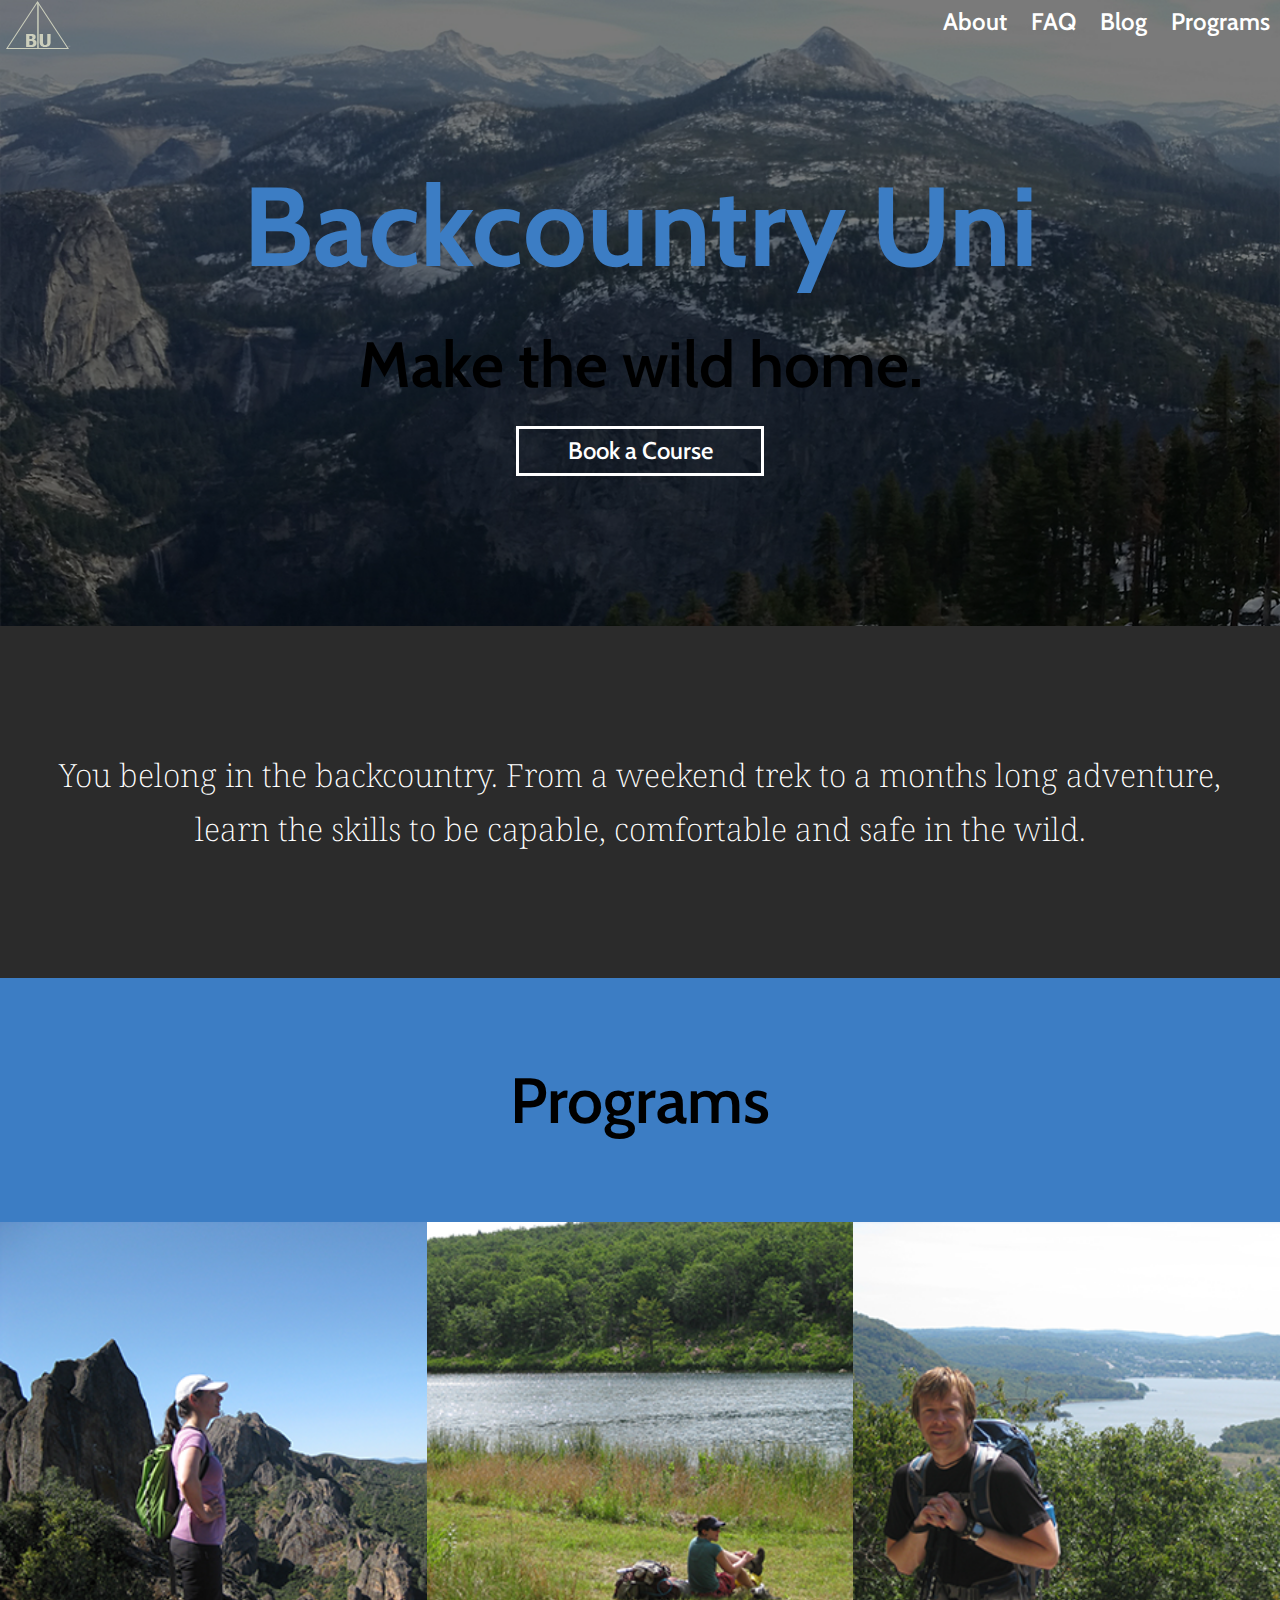
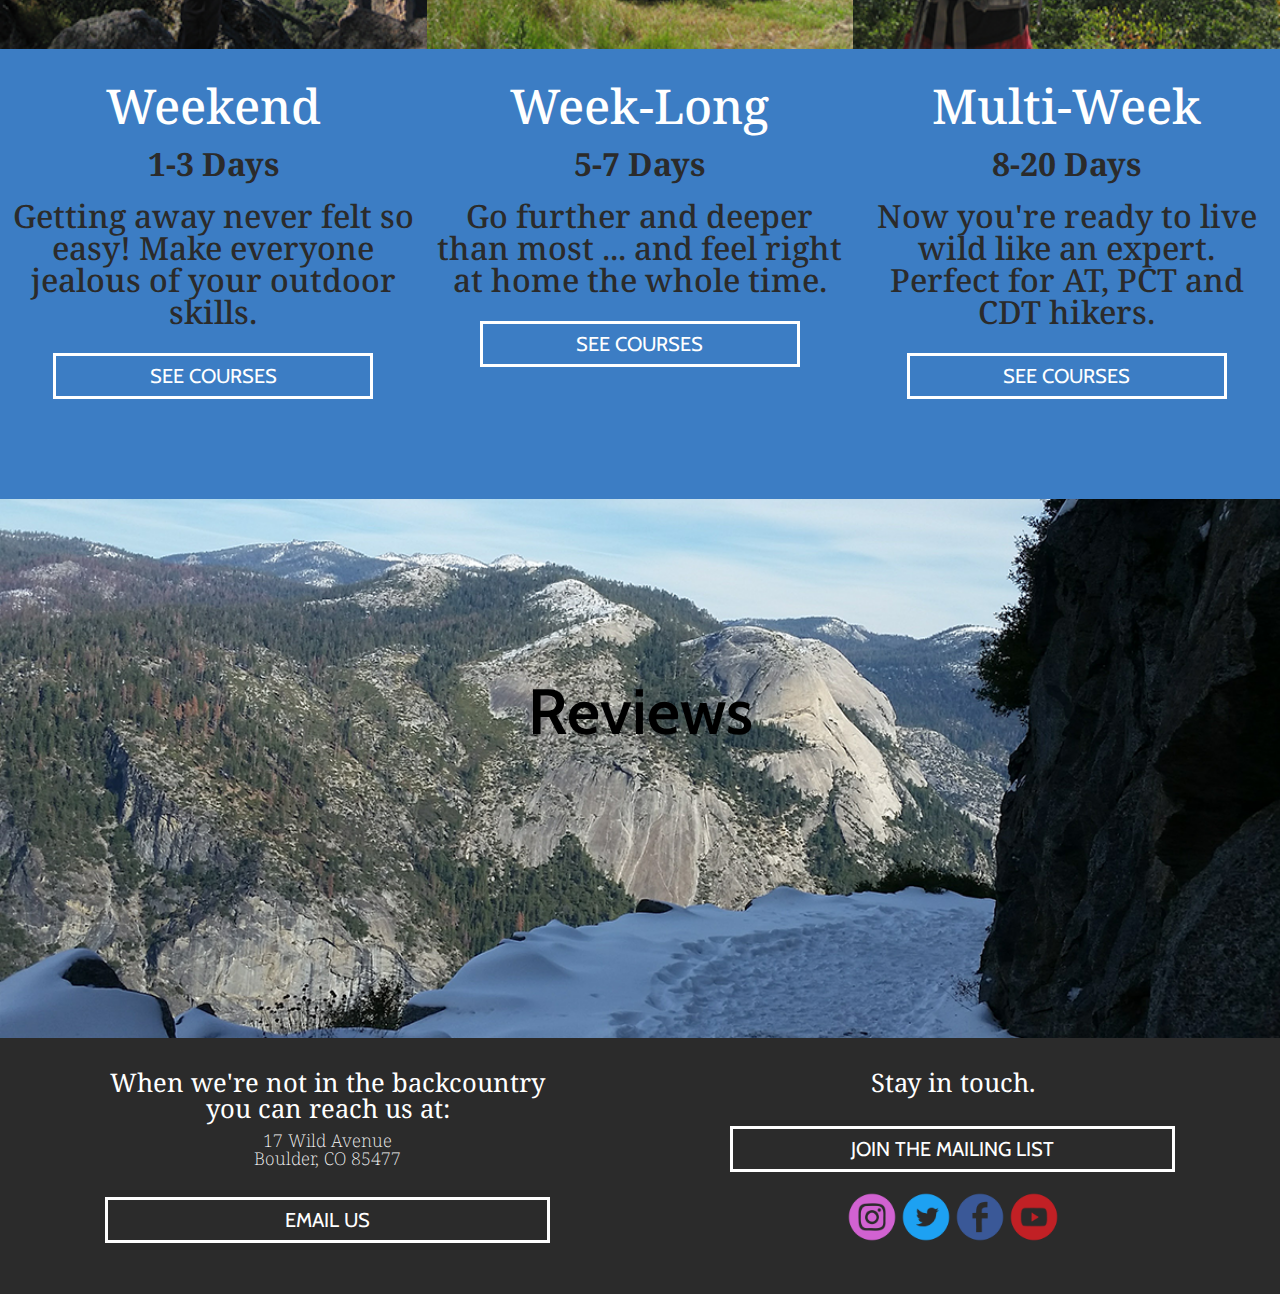
==== unit_6/index.html @ cfb7ec7c "Unit 6 Project - DRAFT" ====
<!DOCTYPE html>
<html>
	<head>
		<title>Backcountry Uni</title>
		<link rel="stylesheet" type="text/css" href="css/reset.css">
		<link rel="stylesheet" type="text/css" href="css/style.css">
	</head>
	
	<body>
		<header>
			<img id="heroimage" src="images/bu_logo.png" alt="Backcountry Uni logo" title="Make the wild home with Backcountry Uni">
			<nav>
				<a href="#" class="navmenu">About</a> 
				<a href="#" class="navmenu">FAQ</a>
				<a href="#" class="navmenu">Blog</a> 
				<a href="#" class="navmenu">Programs</a>
			</nav>
		</header>
		
		<section id="herobar">
			<h1>Backcountry Uni</h1>
			<h2>Make the wild home.</h2>
			<a href="#" class="boxclick">Book a Course</a>
		</section>

		<section id="quotebar">
			<p class="readme">You belong in the backcountry. From a weekend trek to a months long adventure,</p> 
			<p class="readme">learn the skills to be capable, comfortable and safe in the wild.</p>
		</section>

		<section id="programbar">
			<div id="wrapper">
				<h2 id="prospace">Programs</h2>
				<section>
					<img src="images/weekend_backcountry.png" alt="Woman overlooking canyon" title="Learn to spend a weekend in the backcountry">
					<h3>Weekend</h3>
					<p class="days">1-3 Days</p>
					<p class="programpara">Getting away never felt so easy! Make everyone jealous of your outdoor skills.</p>
					<a href="#" class="learnmore">See Courses</a>
				</section>
				<section>
					<img src="images/week_long_backcountry.png" alt="Happy hiker sitting by a lake" title="Learn to spend a week in the backcountry">
					<h3>Week-Long</h3>
					<p class="days">5-7 Days</p>
					<p class="programpara">Go further and deeper than most ... and feel right at home the whole time.</p>
					<a href="#" class="learnmore">See Courses</a>
				</section>
				<section>
					<img src="images/multi-week_backcountry.png" alt="Hiker smiling in the wilderness" title="learn to spend a long time in the backcountry">
					<h3>Multi-Week</h3>
					<p class="days">8-20 Days</p>
					<p class="programpara">Now you're ready to live wild like an expert. Perfect for AT, PCT and CDT hikers.</p>
					<a href="#" class="learnmore">See Courses</a>
				</section>
			</div>
		</section>
		
		<section id="reviews">
			<h2>Reviews</h2>		
			<iframe width="200" height="112.5" src="https://www.youtube.com/embed/yt7O8gDy0DA" frameborder="20" allowfullscreen></iframe>
			<iframe width="200" height="112.5" src="https://www.youtube.com/embed/5Mr_VkAXWZA" frameborder="20" allowfullscreen></iframe>
			<iframe width="200" height="112.5" src="https://www.youtube.com/embed/SY1V0Y7hscw" frameborder="20" allowfullscreen></iframe>
		</section>
		
		<footer>
			<div class="footcolumns">
				<section>
					<p class="footheads">When we're not in the backcountry<br>you can reach us at:</p>
					<p class="email">17 Wild Avenue<br>Boulder, CO 85477 </p>
					<a href="#" class="learnmore">Email Us</a>
				</section>
				<section>
					<p class="footheads">Stay in touch.</p>
					<a href="#" class="learnmore">Join the mailing list</a>
					<a href="https://www.instagram.com/calirunning/" target="_blank"><img src="images/instagram_logo.png" alt="backcountry uni on instagram" title="follow us on instagram" style="width:50px; height:50px"></a>
					<a href="https://twitter.com/calirunning" target="_blank"><img src="images/twitter_logo.png" alt="backcountry uni on twitter" title="follow us on twitter" style="width:50px; height:50px"></a>
					<a href="https://www.facebook.com/ATHike/" target="_blank"><img src="images/facebook_logo.png" alt="backcountry uni on facebook" title="follow us on facebook" style="width:50px; height:50px"></a>
					<a href="https://www.youtube.com/user/atconservancy" target="_blank"><img src="images/youtube_logo.png" alt="backcountry uni on youtube" title="watch us on youtube" style="width:50px; height:50px"></a>
				</section>
			</div>
		</footer>
	
	</body>
</html>
---- unit_6/css/style.css ----
@import url('https://fonts.googleapis.com/css?family=Cabin|Droid+Serif');

* {
	padding: 0;
	margin: 0;
	box-sizing: border-box;
}

body {
	background-color: #FFFFFF;
	font-family: 'Cabin', sans-serif;
}

header {
	font-family: 'Cabin', sans-serif;
}

header img {
	float:left;
}

nav {
	float:right;
}

a {
	text-decoration: none;
}

a:hover {
	color: #3C7DC4;
}

a.learnmore:hover {
	color: #2B2B2B;
}

h1 {
	color: #3C7DC4;
	font-family: 'Cabin', sans-serif;
	font-weight: 900;
	font-size: 700%;
	text-align: center;
	padding: 20px;
}

h2 {
	font-family: 'Cabin', sans-serif;
	font-weight: 600;
	font-size: 400%;
	text-align: center;
	margin: 10px 0;
	padding: 20px;
}

h3 {
	color: #FFFFFF;
	font-family: 'Droid Serif', serif;
	font-weight: 500;
	font-size: 300%;
	text-align: center;
	padding: 20px 5px 3px 5px;
	margin: 10px 5px;
}

p {
	color: #2B2B2B;
	font-family: 'Droid Serif', serif;
	font-weight: 500;
	font-size: 100%;
	text-align: center;
	padding: 1px 10px 10px 10px;
	margin: 1em;
}

div {
	text-align: center;
}

footer {	
	background-color: #2B2B2B;   
}

footer section {
	width: 50%;
    float: left;
    padding: 1em;
}

.navmenu {
	color: #FFFFFF;
	font-weight: 600;
	font-size: 150%;
	padding: 10px;
	display: inline-block;
}

.boxclick {
	color: #FFFFFF;
	font-weight: 500;
	font-size: 150%;
	text-align: center;
	padding: 10px 10px;
	border: 3px #FFFFFF solid;
	margin: auto;
	display: block;
	width: 248px;
}

.readme {
	color: #FFFFFF;
	font-weight: 200;
	font-size: 200%;
	padding: 1px 10px;
	margin: 20px;
}

.days {
	font-weight: bold; 
	font-size: 200%;
	padding: 5px 1px;
	margin: 10px 5px;
}

.programpara {
	color: #2B2B2B;
	font-family: 'Droid Serif', serif;
	font-weight: 500;
	font-size: 200%;
	text-align: center;
	padding: 5px 1px;
	margin: 10px 5px;
}

.learnmore {
	color: #FFFFFF;
	font-weight: 400;
	font-size: 125%;
	text-align: center;
	text-transform: uppercase;
	padding: 10px 10px;
	border: 3px #FFFFFF solid;
	margin: 1em auto;
	display: block;
	width: 75%;
}

.email {
	color: #FFFFFF;
	font-family: 'Droid Serif', serif;
	font-weight: 200;
	font-size: 110%;
	text-align: center;
	margin: auto auto;
	display: block;
}

.footcolumns {
	width: 100%;
	padding: 15px;
	margin: auto;
	overflow: hidden;
}

.footheads {
	color: #FFFFFF;
	font-family: 'Droid Serif', serif;
	font-weight: 400;
	font-size: 160%;
	text-align: center;
	margin: auto auto;
	display: block;
}

#heroimage {
	image-width: 100%;
}

#herobar {
	background-image: url(../images/backcountry_uni_hero_2.png);
	background-size: cover;
	padding: 150px;
}

#quotebar {
	background-color: #2B2B2B;
	padding: 7em 0;
	margin: auto;
	width: 100%;
}

#programbar {
	background-color: #3C7DC4;
	padding: 80px 0;
	width: 100%;
}

#programbar section {
    width: 33.33%;
    float: left;
    padding: 0;
}

#programbar img {
    width:100%;
}

#wrapper {
	width: 100%;
	padding: 0;
	margin:auto;
	overflow: hidden;
}

#prospace {
	padding: 0 0 80px 0;
}

#reviews {
	background-image: url(../images/backcountry_reviews.png);
	background-size: cover;
	padding: 150px;
	text-align: center;
}
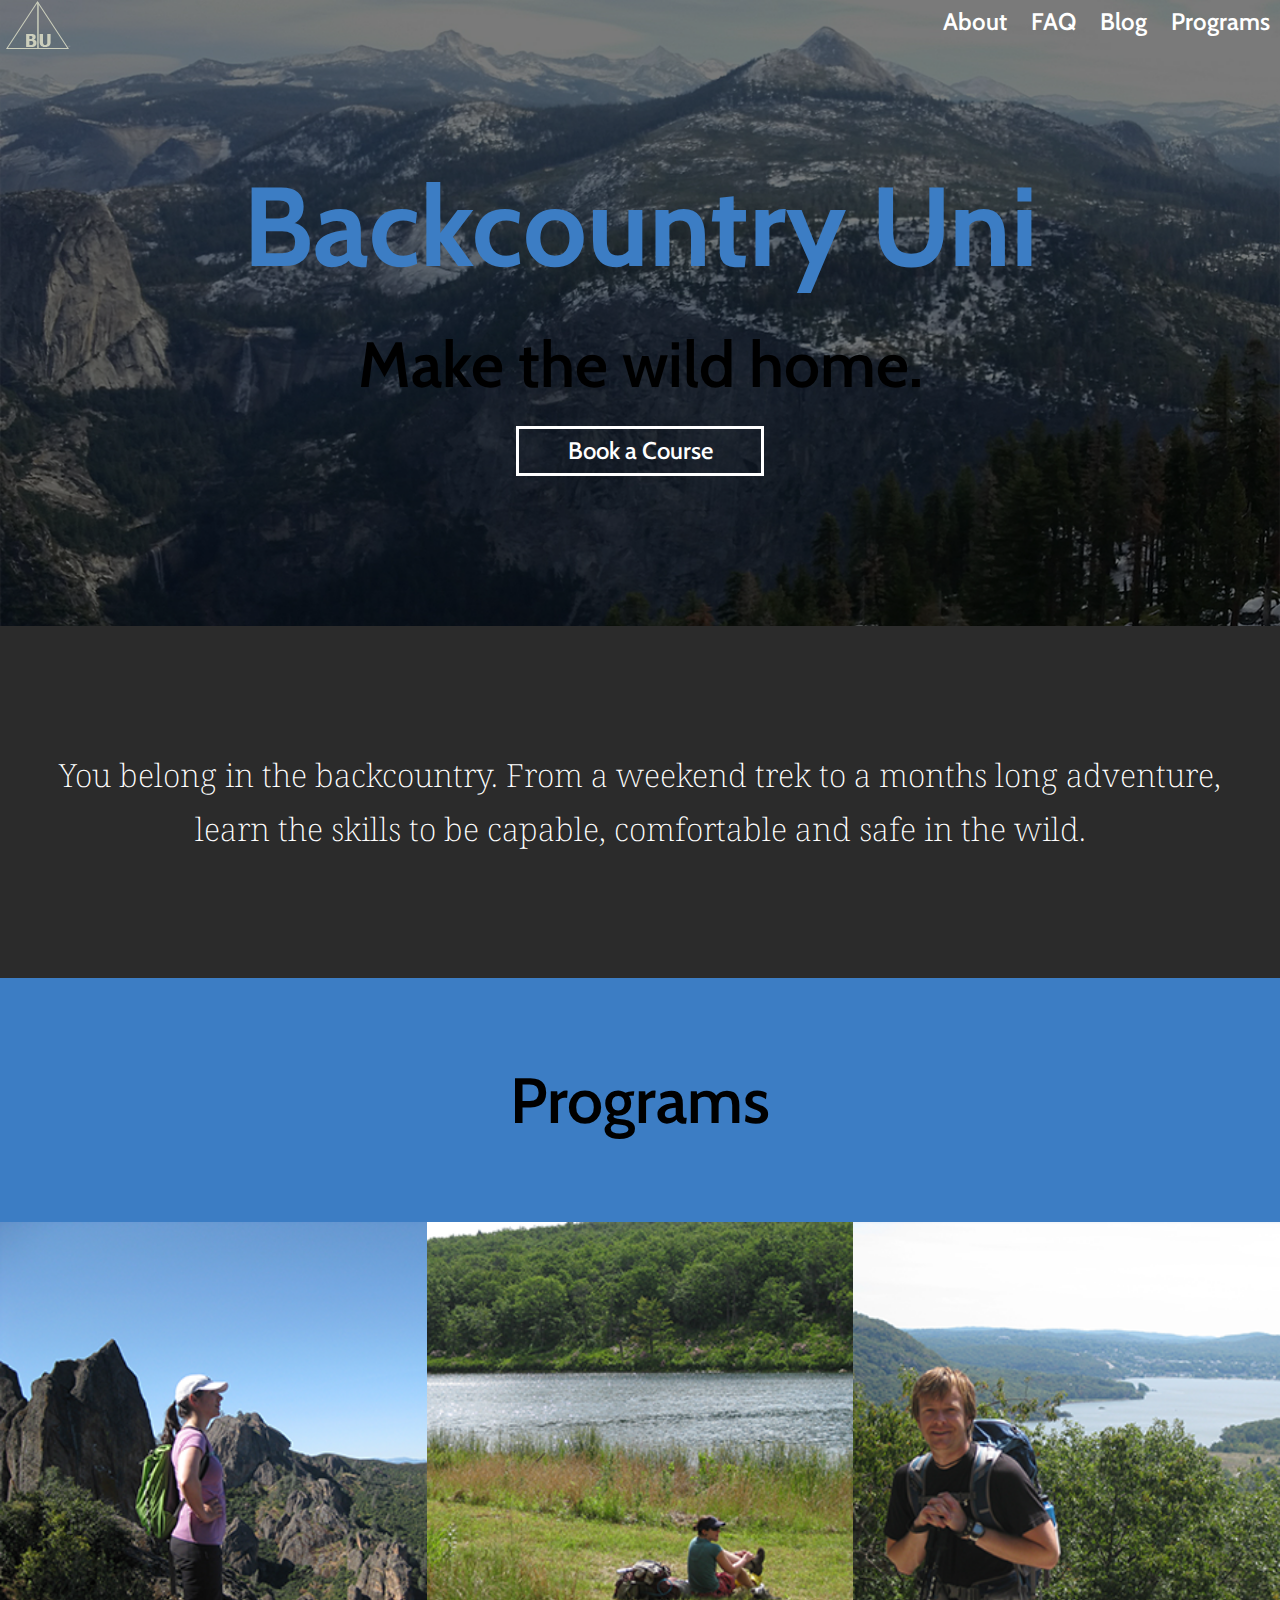
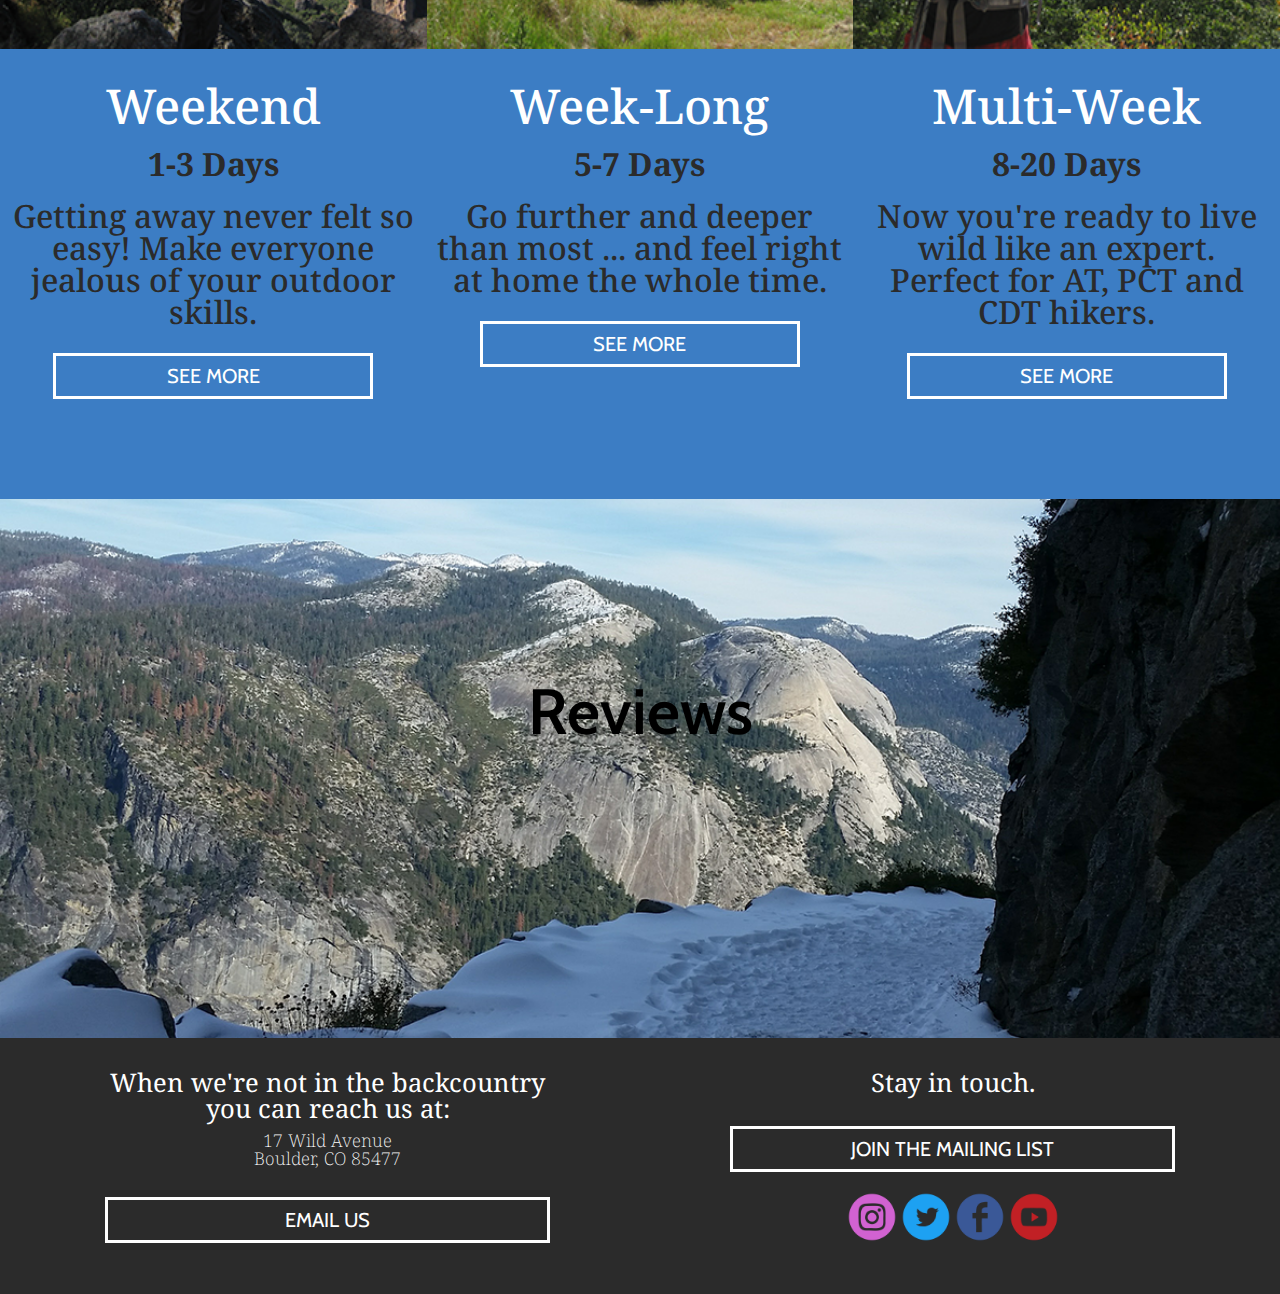
==== commit a9c3df4d: "Unit 6 - Project - Backcountry Uni" ====
--- a/unit_6/index.html
+++ b/unit_6/index.html
@@ -36,21 +36,21 @@
 					<h3>Weekend</h3>
 					<p class="days">1-3 Days</p>
 					<p class="programpara">Getting away never felt so easy! Make everyone jealous of your outdoor skills.</p>
-					<a href="#" class="learnmore">See Courses</a>
+					<a href="#" class="learnmore">See More</a>
 				</section>
 				<section>
 					<img src="images/week_long_backcountry.png" alt="Happy hiker sitting by a lake" title="Learn to spend a week in the backcountry">
 					<h3>Week-Long</h3>
 					<p class="days">5-7 Days</p>
 					<p class="programpara">Go further and deeper than most ... and feel right at home the whole time.</p>
-					<a href="#" class="learnmore">See Courses</a>
+					<a href="#" class="learnmore">See More</a>
 				</section>
 				<section>
 					<img src="images/multi-week_backcountry.png" alt="Hiker smiling in the wilderness" title="learn to spend a long time in the backcountry">
 					<h3>Multi-Week</h3>
 					<p class="days">8-20 Days</p>
 					<p class="programpara">Now you're ready to live wild like an expert. Perfect for AT, PCT and CDT hikers.</p>
-					<a href="#" class="learnmore">See Courses</a>
+					<a href="#" class="learnmore">See More</a>
 				</section>
 			</div>
 		</section>
